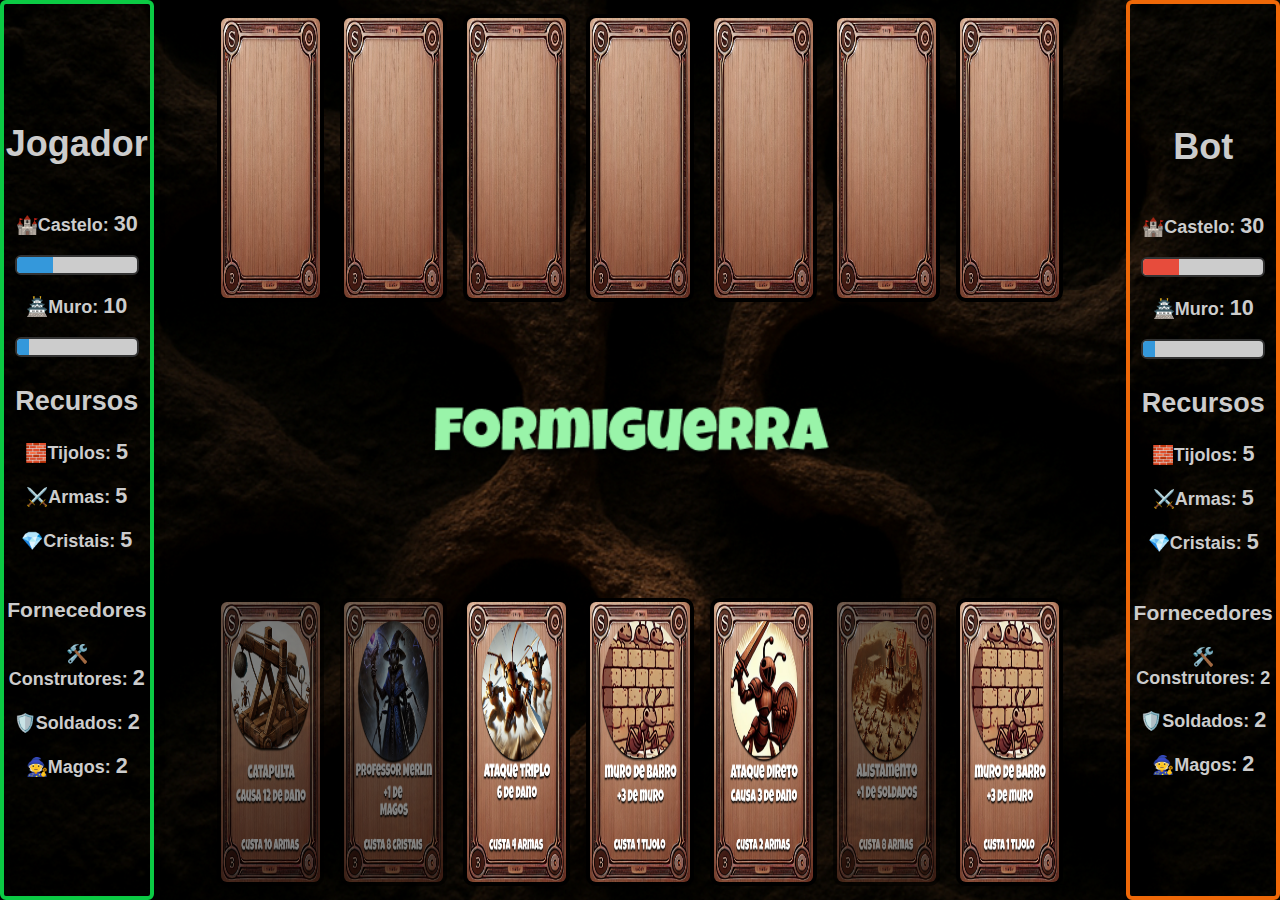
==== index.html @ ccb8bdc0 "0.1.4 - Inclusão de ícone" ====
<!DOCTYPE html>
<html lang="pt-br">
<head>
  <meta charset="UTF-8">
  <meta name="viewport" content="width=device-width, initial-scale=1.0">
  <link rel = "stylesheet" href="/assets/style/style.css">
  <link rel="icon" href="/assets/img/icone.png" type="image/png">
  <audio id="somadicionar" src="/assets/effects/adicionar.mp3" preload="auto"></audio>
  <audio id="sommaldicao" src="/assets/effects/maldicao.mp3" preload="auto"></audio>
  <audio id="somremover" src="/assets/effects/remover.mp3" preload="auto"></audio>
  <audio id="somgangorra" src="/assets/effects/gangorra.mp3" preload="auto"></audio>
  <audio id="somdano" src="/assets/effects/dano.mp3" preload="auto"></audio>
  <audio id="somflip" src="/assets/effects/flip.mp3" preload="auto"></audio>
  <audio id="somcastelo" src="/assets/effects/castelo.mp3" preload="auto"></audio>
  <title>Formiguerra</title>
</head>
<body>

  <div class="campo">  
    <div class="player__area p1">
      <div class="status">
        <div class="player p1 jogador-ativo" id="player1">
          <div class="titulo p1">
            <h1>Jogador</h1>
          </div>
          <div class="player__info jogador" id="p1-status">
            <p>🏰Castelo: <span id="p1-castelo" class="numero">30</span></p>
            <div class="castle-bar-wrapper">
              <div class="castle-bar" id="playerCastleBar"></div>
            </div>
            <p>🏯Muro: <span id="p1-muro" class="numero">10</span></p>
            <div class="castle-bar-wrapper">
              <div class="castle-bar" id="playerWallBar"></div>
            </div>
          </div>

      <div class="info">
        <div class="player__info">
          <h2>Recursos</h2>
          <p>🧱Tijolos: <span id="p1-tijolos" class="numero">5</span></p>
          <p>⚔️Armas: <span id="p1-armas" class="numero">5</span></p>
          <p>💎Cristais: <span id="p1-cristais" class="numero">5</span></p>
        </div>
        <div class="player__info">
          <h3>Fornecedores</h3>
          <p>🛠️Construtores: <span id="p1-construtores" class="numero">2</span></p>
          <p>🛡️Soldados: <span id="p1-soldados" class="numero">2</span></p>
          <p>🧙Magos: <span id="p1-magos" class="numero">2</span></p>
        </div>
        </div>  
      </div>
      </div>
    </div>


    <div class="campo__jogo">
      <div class="campo__cartas bot">
        <div class="campo__jogo__jogador" id="p2-cartas">
          <div class="campo__jogo__jogador__carta naoclicavel bot">
          </div>
          <div class="campo__jogo__jogador__carta naoclicavel bot">
          </div>
          <div class="campo__jogo__jogador__carta naoclicavel bot">
          </div>
          <div class="campo__jogo__jogador__carta naoclicavel bot">
          </div>
          <div class="campo__jogo__jogador__carta naoclicavel bot">
          </div>
          <div class="campo__jogo__jogador__carta naoclicavel bot">
          </div>
          <div class="campo__jogo__jogador__carta naoclicavel bot">
          </div>
        </div>
      </div>

      <div id="tela-final" class="tela-final invisivel">
        <h1 id="mensagem-final"></h1>
        <button class="button" id="botao" onclick="reiniciarJogo()">Reiniciar</button>
      </div>

      <div class="campo__cartas jogador">
        <div class="campo__jogo__jogador p1" id="p1-cartas">
          <div class="campo__jogo__jogador__carta selecionaveis p1">
          </div>
          <div class="campo__jogo__jogador__carta selecionaveis p1">
          </div>
          <div class="campo__jogo__jogador__carta selecionaveis p1">
          </div>
          <div class="campo__jogo__jogador__carta selecionaveis p1">
          </div>
          <div class="campo__jogo__jogador__carta selecionaveis p1">
          </div>
          <div class="campo__jogo__jogador__carta selecionaveis p1">
          </div>
          <div class="campo__jogo__jogador__carta selecionaveis p1">
          </div>
        </div>
      </div>
    </div>  



    <div class="player__area p2">
      <div class="status p2">
        <div class="player p2" id="player2">
          <div class="titulo p2">
            <h1>Bot</h1>
          </div>
          <div class="player__info p2" id="p2-status">
            <p>🏰Castelo: <span id="p2-castelo" class="numero">30</span></p>
            <div class="castle-bar-wrapper">
              <div class="castle-bar" id="enemyCastleBar"></div>
            </div>
            <p>🏯Muro: <span id="p2-muro" class="numero">10</span></p>
            <div class="castle-bar-wrapper">
              <div class="castle-bar" id="enemyWallBar"></div>
            </div>
          </div>


        <div class="info p2">
          <div class="player__info p2" id="p2-recursos">
            <h2>Recursos</h2>
            <p>🧱Tijolos: <span id="p2-tijolos" class="numero">5</span></p>
            <p>⚔️Armas: <span id="p2-armas" class="numero">5</span></p>
            <p>💎Cristais: <span id="p2-cristais" class="numero">5</span></p>
          </div>
          <div class="player__info p2" id="p2-recursos">
            <h3>Fornecedores</h3>
            <p>🛠️Construtores: <span id="p2-construtores">2</span></p>
            <p>🛡️Soldados: <span id="p2-soldados" class="numero">2</span></p>
            <p>🧙Magos: <span id="p2-magos" class="numero">2</span></p>
          </div>
        </div>
      </div>  
    </div>
  </div>
</div>

  <script src="/assets/js/app.js"></script>
</body>
</html>
---- assets/style/style.css ----
body{
    font-family: Arial, sans-serif;
    background-color: #f4f4dc;
    margin: 0;
    color: #ccc;
}

p{
  font-weight: bold;
}



.naoclicavel{
  pointer-events: none;
}


.mensagem{
  position: fixed;
  text-align: center;
  align-self: center;
  width: 50%;
  top: 50%;
  background-color: rgba(40, 34, 22, 0.972);
  padding: 35px;
  border-radius: 10px;
  pointer-events: auto;
}


.player{
    display: flex;
    flex-direction: column;
    justify-content: center;
    text-align: center;
    height: 100vh;
    width: 100%;
    border: 4px solid #0bca44;
    border-radius: 0.375rem;
    box-shadow: 2px 2px 10px rgba(0,0,0,0.2);
    background-color: #0506050b;
    box-sizing: border-box;
  }

  .player.p2{
    border: 4px solid #ee6808;
    background-color: #0506050b;
    box-sizing: border-box;
  }


  .player__area{
    display: flex;
    flex-direction: column;
    font-size: large;
    width: 14vw;
}



.player__info{
  padding: 0.2rem;
}


  .campo {
    display: flex;
    background-image: url('/assets/img/background.png');
    background-size: cover;
    background-position: center;
    flex-direction: row;
    height: 100vh;
    overflow: hidden;
  }
  
  
  .campo__jogo {
    display: flex;
    flex-direction: column;
    justify-content: space-between;
    width: 100%;
    height: 100vh;
    box-sizing: border-box;
  }

  .campo__cartas{
    justify-content: center;
    width: 100%;
    display: flex;
  }


  .campo__cartas.bot {
    margin-bottom: 1.5vh;
  }

  .campo__cartas.jogador{
    margin-top: 1.5vh;
  }
  

  .campo__jogo__jogador {
    display: flex;
    justify-content: center;
    align-items: flex-end;
    gap: 1rem;
    width: 90%;
    padding: 0.9rem;
    border-radius: 10px;
    box-sizing: border-box;
  }
  
  
  .campo__jogo__jogador__carta {
    height: 32vh;
    border: black 0.25rem solid;
    border-radius: 10px;
    box-sizing: border-box;
    overflow: hidden;
  }

  .campo__jogo__jogador__carta.img {
    width: 100%;
    height: 100%;
    object-fit: contain;
  }

  .campo__jogo__jogador__carta.selecionaveis {
    transition: transform 0.2s ease, border 0.2s ease;
  }

  
  .campo__jogo__jogador__carta.selecionaveis:hover {
    border: green 0.25rem solid;
    cursor: pointer;
    transform: translateY(-2rem) scale(1.3);
    transition: transform 0.2s ease, border 0.2s ease;
  }


  
  .campo__jogo__jogador__carta.selecionaveis.desabilitada:hover::after {
    content: "Sem Recurso";
    position: absolute;
    top: 10%;
    left:50%;
    transform: translate(-50%,-50%);
    background-color: rgba(50, 50, 50, 0.8);
    color: white;
    border: rgb(143, 24, 3) 0.25rem solid;
    border-radius: 8px;
    pointer-events: none;
    z-index: 10;
    white-space: nowrap;
  }



  .carta{
    display: flex;
    flex-direction: column;
    width: 100%;
    height: 100%;
  }

  .carta img{
    width: 100%;
    height: auto;
  }



  .castle-bar-wrapper{
    justify-self: center;
    width: 120px;          
    height: 16px;         
    background-color: #ccc;
    border: 2px solid #333;
    border-radius: 6px;
    overflow: hidden;
    position: relative;
  }
  .castle-bar{
    width: 50%;
    height: 100%;
    background-color: #3498db;
    transition: width 0.3s ease-in-out;
  }


  #enemyCastleBar{
    background-color: #e74c3c;
  }

  @keyframes jogarCarta{
    0%{
      transform: translate(0, -2rem) scale(1.3);
      z-index: 10;
    }
    30%{
      transform: translate(0, -7.5rem) scale(1.50);
      z-index: 10;
    }
    70%{
      transform: translate(0, -7.5rem) scale(1.50);
      z-index: 10;
    }
    100%{
      transform: translate(0, 0) scale(1);
      z-index: 1;
    }
  }


@keyframes jogarBot {
  0%{
    transform: translate(0, 0) scale(1);
    z-index: 10;
  }
  30%{
    transform: translate(0, 7.5rem) scale(1.50);
    z-index: 10;
  }
  70%{
    transform: translate(0, 7.5rem) scale(1.50);
    z-index: 10;
  }
  100%{
    transform: translate(0, 0) scale(1);
    z-index: 1;
  }
}

.descartavel.p1{
  opacity: 0.5;
}

  .animar-carta{
    animation: jogarCarta 2.5s ease-in-out;
  }

  .animar-carta.descartada::after{
    content: "Descartada";
    position: absolute;
    top: 50%;
    left: 50%;
    transform: translate(-50%, -50%);
    color: #fff;
    background-color: rgb(0, 0, 0);
    padding: 0.3rem 0.6rem;
    border-radius: 6px;
    font-weight: bold;
    font-size: 1rem;
    z-index: 20;
    pointer-events: none;
  }


  .animar-carta-bot{
    animation: jogarBot 2.5s ease-in-out;
  }

  .animar-carta-bot.descartada::after{
    content: "Descartada";
    position: absolute;
    top: 50%;
    left: 50%;
    transform: translate(-50%, -50%);
    color: #fff;
    background-color: rgb(0, 0, 0);
    padding: 0.3rem 0.6rem;
    border-radius: 6px;
    font-weight: bold;
    font-size: 1rem;
    z-index: 10;
    pointer-events: none;
  }
  


  .invisivel{
    display: none;
  }

  .tela-final {
    position: absolute;
    top: 50%;
    left: 50%;
    transform: translate(-50%, -50%);
    background: rgba(0, 0, 0, 0.9);
    color: white;
    padding: 3rem;
    border-radius: 12px;
    text-align: center;
    z-index: 9999;
    box-shadow: 0 0 20px rgba(255, 255, 255, 0.3);
  }
  
  .tela-final button {
    margin-top: 2rem;
    padding: 1rem 2rem;
    font-size: 1.1rem;
    border: none;
    border-radius: 8px;
    background-color: #28a745;
    color: white;
    cursor: pointer;
  }


  .numero{
    font-size: larger;
  }

  @keyframes brilho-sutil {
    0% {
      box-shadow: 0 0 8px rgba(0, 255, 0, 0.3);
    }
    50% {
      box-shadow: 0 0 16px rgba(0, 255, 0, 0.6);
    }
    100% {
      box-shadow: 0 0 8px rgba(0, 255, 0, 0.3);
    }
  }
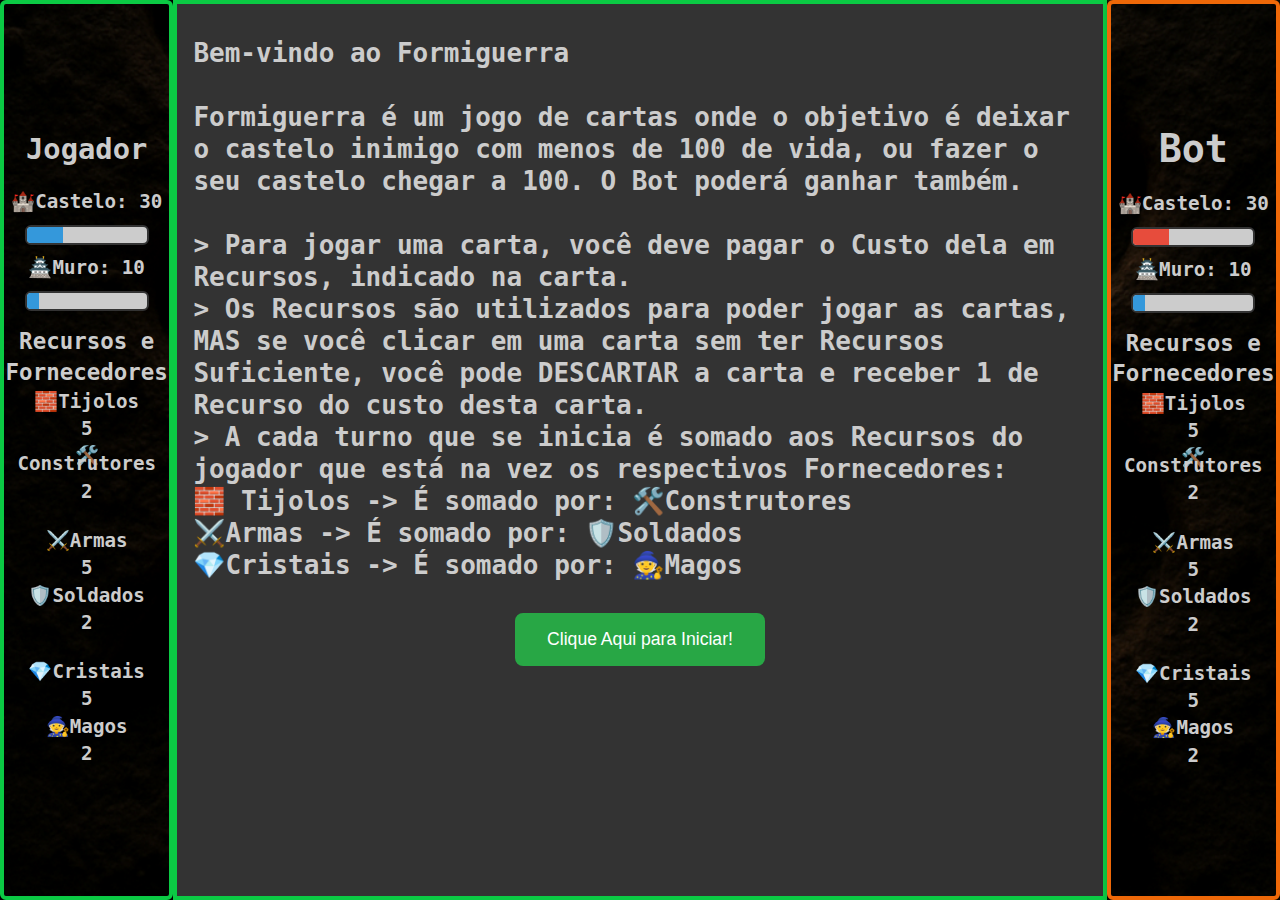
==== commit 8b4cf795: "0.1.6 - Corrigido Página Tutorial" ====
--- a/index.html
+++ b/index.html
@@ -19,9 +19,9 @@
   <div class="campo">  
     <div class="player__area p1">
       <div class="status">
-        <div class="player p1 jogador-ativo" id="player1">
+        <div class="player p1" id="player1">
           <div class="titulo p1">
-            <h1>Jogador</h1>
+            <h2>Jogador</h2>
           </div>
           <div class="player__info jogador" id="p1-status">
             <p>🏰Castelo: <span id="p1-castelo" class="numero">30</span></p>
@@ -36,67 +36,43 @@
 
       <div class="info">
         <div class="player__info">
-          <h2>Recursos</h2>
-          <p>🧱Tijolos: <span id="p1-tijolos" class="numero">5</span></p>
-          <p>⚔️Armas: <span id="p1-armas" class="numero">5</span></p>
-          <p>💎Cristais: <span id="p1-cristais" class="numero">5</span></p>
+          <h3>Recursos e</h3>
+          <h3>Fornecedores</h3>
+          <p>🧱Tijolos</p>
+          <p span id="p1-tijolos" class="numero">5</p>
+          <p>🛠️Construtores</p>
+          <p span id="p1-construtores" class="numero">2</p>
         </div>
         <div class="player__info">
-          <h3>Fornecedores</h3>
-          <p>🛠️Construtores: <span id="p1-construtores" class="numero">2</span></p>
-          <p>🛡️Soldados: <span id="p1-soldados" class="numero">2</span></p>
-          <p>🧙Magos: <span id="p1-magos" class="numero">2</span></p>
+          <p>⚔️Armas</p>
+          <p span id="p1-armas" class="numero">5</p>
+          <p>🛡️Soldados</p>
+          <p span id="p1-soldados" class="numero">2</p>
+        </div>
+        <div class="player__info">
+          <p>💎Cristais</p>
+           <p span id="p1-cristais" class="numero">5/p>
+          <p>🧙Magos</p>
+           <p span id="p1-magos" class="numero">2</p>
         </div>
         </div>  
       </div>
       </div>
     </div>
 
-
-    <div class="campo__jogo">
-      <div class="campo__cartas bot">
-        <div class="campo__jogo__jogador" id="p2-cartas">
-          <div class="campo__jogo__jogador__carta naoclicavel bot">
-          </div>
-          <div class="campo__jogo__jogador__carta naoclicavel bot">
-          </div>
-          <div class="campo__jogo__jogador__carta naoclicavel bot">
-          </div>
-          <div class="campo__jogo__jogador__carta naoclicavel bot">
-          </div>
-          <div class="campo__jogo__jogador__carta naoclicavel bot">
-          </div>
-          <div class="campo__jogo__jogador__carta naoclicavel bot">
-          </div>
-          <div class="campo__jogo__jogador__carta naoclicavel bot">
-          </div>
-        </div>
-      </div>
-
-      <div id="tela-final" class="tela-final invisivel">
-        <h1 id="mensagem-final"></h1>
-        <button class="button" id="botao" onclick="reiniciarJogo()">Reiniciar</button>
-      </div>
-
-      <div class="campo__cartas jogador">
-        <div class="campo__jogo__jogador p1" id="p1-cartas">
-          <div class="campo__jogo__jogador__carta selecionaveis p1">
-          </div>
-          <div class="campo__jogo__jogador__carta selecionaveis p1">
-          </div>
-          <div class="campo__jogo__jogador__carta selecionaveis p1">
-          </div>
-          <div class="campo__jogo__jogador__carta selecionaveis p1">
-          </div>
-          <div class="campo__jogo__jogador__carta selecionaveis p1">
-          </div>
-          <div class="campo__jogo__jogador__carta selecionaveis p1">
-          </div>
-          <div class="campo__jogo__jogador__carta selecionaveis p1">
-          </div>
-        </div>
-      </div>
-    </div>  
+    <div class="campo__jogo inicio">
+      <h1>Bem-vindo ao Formiguerra <br><br>Formiguerra é um jogo de cartas onde o objetivo é deixar o castelo inimigo com menos de 100 de vida,
+        ou fazer o seu castelo chegar a 100. O Bot poderá ganhar também. <br><br>
+        > Para jogar uma carta, você deve pagar o Custo dela em Recursos, indicado na carta.<br>
+        > Os Recursos são utilizados para poder jogar as cartas, MAS se você clicar em uma carta sem ter Recursos Suficiente,
+        você pode DESCARTAR a carta e receber 1 de Recurso do custo desta carta.<br>
+        > A cada turno que se inicia é somado aos Recursos do jogador que está na vez os respectivos Fornecedores: <br>
+        🧱 Tijolos -> É somado por: 🛠️Construtores<br>
+        ⚔️Armas -> É somado por: 🛡️Soldados<br>
+        💎Cristais -> É somado por: 🧙Magos<br>
+        <a href="/inicial.html" class="textoIniciar"><button class="button">Clique Aqui para Iniciar!</button></a>
+      </h1>
+    </div>
 
 
 
@@ -119,17 +95,25 @@
 
 
         <div class="info p2">
-          <div class="player__info p2" id="p2-recursos">
-            <h2>Recursos</h2>
-            <p>🧱Tijolos: <span id="p2-tijolos" class="numero">5</span></p>
-            <p>⚔️Armas: <span id="p2-armas" class="numero">5</span></p>
-            <p>💎Cristais: <span id="p2-cristais" class="numero">5</span></p>
+          <div class="player__info p2">
+            <h3>Recursos e</h3>
+            <h3>Fornecedores</h3>
+            <p>🧱Tijolos</p>
+            <p span id="p2-tijolos" class="numero">5</p>
+            <p>🛠️Construtores</p>
+            <p span id="p2-construtores">2</p>
           </div>
-          <div class="player__info p2" id="p2-recursos">
-            <h3>Fornecedores</h3>
-            <p>🛠️Construtores: <span id="p2-construtores">2</span></p>
-            <p>🛡️Soldados: <span id="p2-soldados" class="numero">2</span></p>
-            <p>🧙Magos: <span id="p2-magos" class="numero">2</span></p>
+          <div class="player__info p2">
+            <p>⚔️Armas</p>
+            <p span id="p2-armas" class="numero">5</p>
+            <p>🛡️Soldados</p>
+            <p span id="p2-soldados" class="numero">2</p>
+          </div>
+          <div class="player__info p2">
+            <p>💎Cristais</p>
+            <p span id="p2-cristais" class="numero">5</p>
+            <p>🧙Magos</p>
+            <p span id="p2-magos" class="numero">2</p>
           </div>
         </div>
       </div>  
--- a/assets/style/style.css
+++ b/assets/style/style.css
@@ -1,12 +1,33 @@
 body{
-    font-family: Arial, sans-serif;
+    font-family:monospace;
     background-color: #f4f4dc;
     margin: 0;
     color: #ccc;
+    line-height: 0.5rem;
+}
+
+.textoIniciar{
+  display: flex;
+  text-align: center;
+  justify-content: center;
+  width: auto;
+  color: #ccc;
+  text-decoration: none;
+  font-size: xx-large;
+}
+
+.textoIniciar:hover{
+  color: #0bca44;
 }
 
 p{
   font-weight: bold;
+}
+
+.campo__tutorial{
+  background-color: #333;
+  width: 100%;
+  height: 100vh;
 }
 
 
@@ -26,6 +47,7 @@
   padding: 35px;
   border-radius: 10px;
   pointer-events: auto;
+  font-size: larger;
 }
 
 
@@ -53,14 +75,12 @@
   .player__area{
     display: flex;
     flex-direction: column;
-    font-size: large;
-    width: 14vw;
-}
-
-
+    font-size: 1.2rem;
+    width: 16vw;
+}
 
 .player__info{
-  padding: 0.2rem;
+  padding: 0.1rem;
 }
 
 
@@ -84,21 +104,21 @@
     box-sizing: border-box;
   }
 
+  .campo__jogo.inicio{
+    width: 100%;
+    height: 100vh;
+    line-height: 2rem;
+    padding: 1rem;
+    background-color: #333;
+    border: 4px solid #0bca44;
+  }
+
   .campo__cartas{
     justify-content: center;
     width: 100%;
     display: flex;
   }
 
-
-  .campo__cartas.bot {
-    margin-bottom: 1.5vh;
-  }
-
-  .campo__cartas.jogador{
-    margin-top: 1.5vh;
-  }
-  
 
   .campo__jogo__jogador {
     display: flex;
@@ -297,7 +317,7 @@
     box-shadow: 0 0 20px rgba(255, 255, 255, 0.3);
   }
   
-  .tela-final button {
+  .button {
     margin-top: 2rem;
     padding: 1rem 2rem;
     font-size: 1.1rem;
@@ -309,10 +329,6 @@
   }
 
 
-  .numero{
-    font-size: larger;
-  }
-
   @keyframes brilho-sutil {
     0% {
       box-shadow: 0 0 8px rgba(0, 255, 0, 0.3);
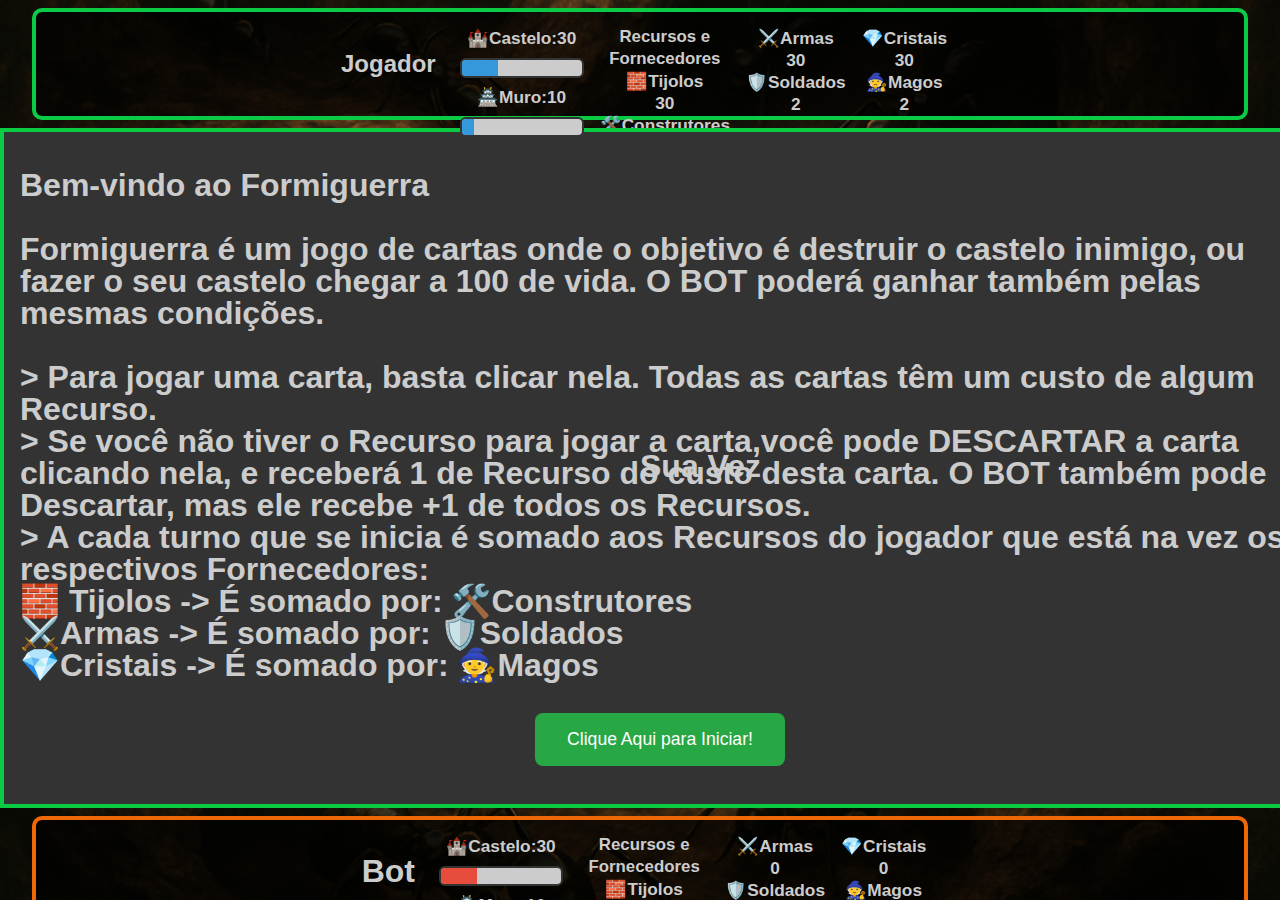
==== commit d543e3c5: "Novos Testes - Adicionar animação aos elementos, animarCampoAdicionar funciona para adicionar. Falta" ====
--- a/index.html
+++ b/index.html
@@ -61,11 +61,11 @@
     </div>
 
     <div class="campo__jogo inicio">
-      <h1>Bem-vindo ao Formiguerra <br><br>Formiguerra é um jogo de cartas onde o objetivo é deixar o castelo inimigo com menos de 100 de vida,
-        ou fazer o seu castelo chegar a 100. O Bot poderá ganhar também. <br><br>
-        > Para jogar uma carta, você deve pagar o Custo dela em Recursos, indicado na carta.<br>
-        > Os Recursos são utilizados para poder jogar as cartas, MAS se você clicar em uma carta sem ter Recursos Suficiente,
-        você pode DESCARTAR a carta e receber 1 de Recurso do custo desta carta.<br>
+      <h1>Bem-vindo ao Formiguerra <br><br>Formiguerra é um jogo de cartas onde o objetivo é destruir o castelo inimigo,
+        ou fazer o seu castelo chegar a 100 de vida. O BOT poderá ganhar também pelas mesmas condições. <br><br>
+        > Para jogar uma carta, basta clicar nela. Todas as cartas têm um custo de algum Recurso.<br>
+        > Se você não tiver o Recurso para jogar a carta,você pode DESCARTAR a carta clicando nela, e receberá 1 de Recurso do custo desta carta.
+        O BOT também pode Descartar, mas ele recebe +1 de todos os Recursos.<br>
         > A cada turno que se inicia é somado aos Recursos do jogador que está na vez os respectivos Fornecedores: <br>
         🧱 Tijolos -> É somado por: 🛠️Construtores<br>
         ⚔️Armas -> É somado por: 🛡️Soldados<br>
--- a/assets/style/style.css
+++ b/assets/style/style.css
@@ -1,9 +1,10 @@
 body{
-    font-family:monospace;
+    font-family: Verdana, Geneva, Tahoma, sans-serif;
     background-color: #f4f4dc;
     margin: 0;
     color: #ccc;
-    line-height: 0.5rem;
+    line-height: 0.3rem;
+    font-weight: bold;
 }
 
 .textoIniciar{
@@ -21,7 +22,9 @@
 }
 
 p{
-  font-weight: bold;
+  display: flex;
+  justify-content: center;
+  font-size: larger;
 }
 
 .campo__tutorial{
@@ -41,6 +44,7 @@
   position: fixed;
   text-align: center;
   align-self: center;
+  line-height: normal;
   width: 50%;
   top: 50%;
   background-color: rgba(40, 34, 22, 0.972);
@@ -51,58 +55,99 @@
 }
 
 
-.player{
-    display: flex;
-    flex-direction: column;
-    justify-content: center;
-    text-align: center;
-    height: 100vh;
-    width: 100%;
-    border: 4px solid #0bca44;
-    border-radius: 0.375rem;
-    box-shadow: 2px 2px 10px rgba(0,0,0,0.2);
-    background-color: #0506050b;
-    box-sizing: border-box;
-  }
-
-  .player.p2{
-    border: 4px solid #ee6808;
-    background-color: #0506050b;
-    box-sizing: border-box;
-  }
-
-
-  .player__area{
-    display: flex;
-    flex-direction: column;
-    font-size: 1.2rem;
-    width: 16vw;
-}
-
-.player__info{
-  padding: 0.1rem;
-}
-
-
-  .campo {
-    display: flex;
-    background-image: url('/assets/img/background.png');
-    background-size: cover;
-    background-position: center;
-    flex-direction: row;
-    height: 100vh;
-    overflow: hidden;
-  }
-  
-  
-  .campo__jogo {
-    display: flex;
-    flex-direction: column;
-    justify-content: space-between;
-    width: 100%;
-    height: 100vh;
-    box-sizing: border-box;
-  }
+.player__area {
+  display: flex;
+  justify-content: center;
+  width: 100vw;
+  height: auto;
+  padding: 0.5rem 0;
+}
+
+
+.info.planilha {
+  display: flex;
+  flex-direction: row;
+  border: 1px solid rgba(138, 137, 137, 0.574);
+}
+
+.linha-celula {
+  display: flex;
+  flex-direction: column;
+}
+
+.celula {
+  background-color: rgba(156, 156, 156, 0.428);
+  text-align: center;
+  font-size: 0.9rem;
+  display: flex;
+  flex-direction: column;
+  justify-content: center;
+}
+
+.celula span.numero {
+  font-weight: bold;
+  font-size: 1.1rem;
+  width: fit-content;
+  align-self: center;
+  color: #0bca44;
+}
+
+
+
+
+.player {
+  width: 95vw;
+  height: 7rem;
+  background-color: rgba(0, 0, 0, 0.679);
+  border-radius: 10px;
+  display: flex;
+  box-sizing: border-box;
+  flex-direction: row;
+  justify-content: center;
+  border: 4px solid #0bca44;
+}
+
+.player.p2 {
+  border-color: #ee6808;
+}
+
+.player__info {
+  text-align: center;
+  padding: 0.2rem 0.3rem;
+  margin: 0.2rem;
+  font-size: 0.9rem;
+}
+
+.player__info__vida, .player__info__muro{
+  display: flex;
+}
+
+.info {
+  display: flex;
+  flex-wrap: wrap;
+}
+
+
+.campo {
+  display: flex;
+  flex-direction: column;
+  height: 100vh;
+  width: 100vw;
+  overflow: hidden;
+  background-image: url('/assets/img/background.png');
+  background-size: cover;
+  background-position: center;
+}
+  
+  
+.campo__jogo {
+  display: flex;
+  flex-direction: column;
+  justify-content: space-between;
+  width: 100vw;
+  flex-grow: 1;
+  padding: 0.5rem 0;
+}
 
   .campo__jogo.inicio{
     width: 100%;
@@ -113,31 +158,30 @@
     border: 4px solid #0bca44;
   }
 
-  .campo__cartas{
+  .campo__cartas {
+    display: flex;
     justify-content: center;
+    align-items: center;
     width: 100%;
-    display: flex;
   }
 
 
   .campo__jogo__jogador {
     display: flex;
     justify-content: center;
-    align-items: flex-end;
-    gap: 1rem;
-    width: 90%;
-    padding: 0.9rem;
-    border-radius: 10px;
-    box-sizing: border-box;
-  }
+    gap: 1.5rem;
+    flex-wrap: nowrap;
+    padding: 0.5rem;
+  }
+  
   
   
   .campo__jogo__jogador__carta {
-    height: 32vh;
+    height: 25vh;
+    background-color: #222;
     border: black 0.25rem solid;
     border-radius: 10px;
-    box-sizing: border-box;
-    overflow: hidden;
+    transition: all 0.2s ease;
   }
 
   .campo__jogo__jogador__carta.img {
@@ -176,6 +220,12 @@
   }
 
 
+  /* Títulos */
+.titulo{
+  align-self: center;
+  left: 0;
+  padding: 1rem;
+}
 
   .carta{
     display: flex;
@@ -184,11 +234,13 @@
     height: 100%;
   }
 
-  .carta img{
-    width: 100%;
-    height: auto;
-  }
-
+
+  .txtBox{
+    position: absolute;
+    left: 50%;
+    top: 50%;
+    font-size: xx-large;
+  }
 
 
   .castle-bar-wrapper{
@@ -213,6 +265,10 @@
     background-color: #e74c3c;
   }
 
+  #enemyWallBar{
+    background-color: #e74c3c;
+  }
+
   @keyframes jogarCarta{
     0%{
       transform: translate(0, -2rem) scale(1.3);
@@ -253,7 +309,7 @@
 }
 
 .descartavel.p1{
-  opacity: 0.5;
+  opacity: 0.6;
 }
 
   .animar-carta{
@@ -340,3 +396,42 @@
       box-shadow: 0 0 8px rgba(0, 255, 0, 0.3);
     }
   }
+
+
+  @keyframes brilho-contorno{
+    0% {
+      transform: scale(1);
+      color: #0bca44;
+    }
+    50% {
+      transform: scale(1.3);
+      color: rgba(196, 165, 249, 0.8);
+    }
+    100% {
+      transform: scale(1);
+      color: #0bca44;
+    }
+  }
+  
+  .brilho-animado{
+    animation: brilho-contorno 1s linear;
+  }
+
+  @keyframes dark-contorno{
+    0% {
+      transform: scale(1);
+      color: #0bca44;
+    }
+    50% {
+      transform: scale(1.3);
+      color: rgba(223, 101, 101, 0.8);
+    }
+    100% {
+      transform: scale(1);
+      color: #0bca44;
+    }
+  }
+
+  .dark-animado{
+    animation: dark-contorno 1s linear
+  }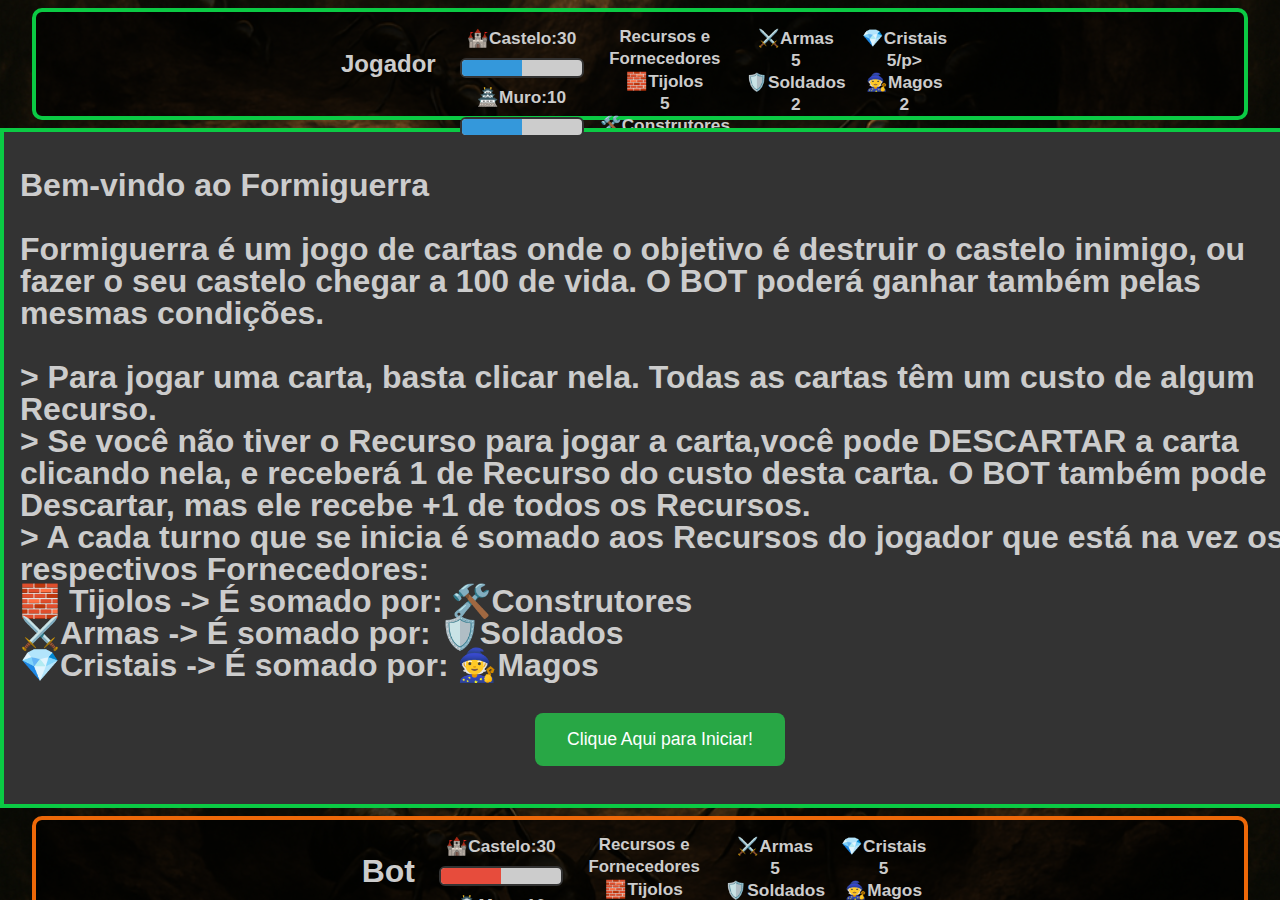
==== commit 79d11c1a: "0.1.8 - Correção Bug comecarVez()" ====
--- a/index.html
+++ b/index.html
@@ -121,6 +121,5 @@
   </div>
 </div>
 
-  <script src="/assets/js/app.js"></script>
 </body>
 </html>--- a/assets/style/style.css
+++ b/assets/style/style.css
@@ -237,9 +237,20 @@
 
   .txtBox{
     position: absolute;
+    top: 50%;
     left: 50%;
-    top: 50%;
-    font-size: xx-large;
+    transform: translate(-50%, -50%);
+    padding: 1rem 2rem;
+    background-color: #4b2e1a;
+    color: #d8b28e;
+    font-size: 2.2rem;
+    font-weight: bold;
+    border-radius: 12px;
+    box-shadow: 0 0 12px rgba(0,0,0,0.4);
+    border: 2px solid #8b5a2b;
+    font-family: 'Georgia', serif;
+    z-index: 999;
+    text-align: center;
   }
 
 
@@ -434,4 +445,25 @@
 
   .dark-animado{
     animation: dark-contorno 1s linear
+  }
+
+  @keyframes dark-contorno-recurso{
+    0% {
+      transform: scale(1);
+      color: #0bca44;
+    }
+    50% {
+      transform: scale(1.1);
+      color: rgba(221, 52, 52, 0.8);
+    }
+    100% {
+      transform: scale(1);
+      color: #0bca44;
+    }
+  }
+
+
+
+  .dark-animado-recurso{
+    animation: dark-contorno-recurso 1s linear
   }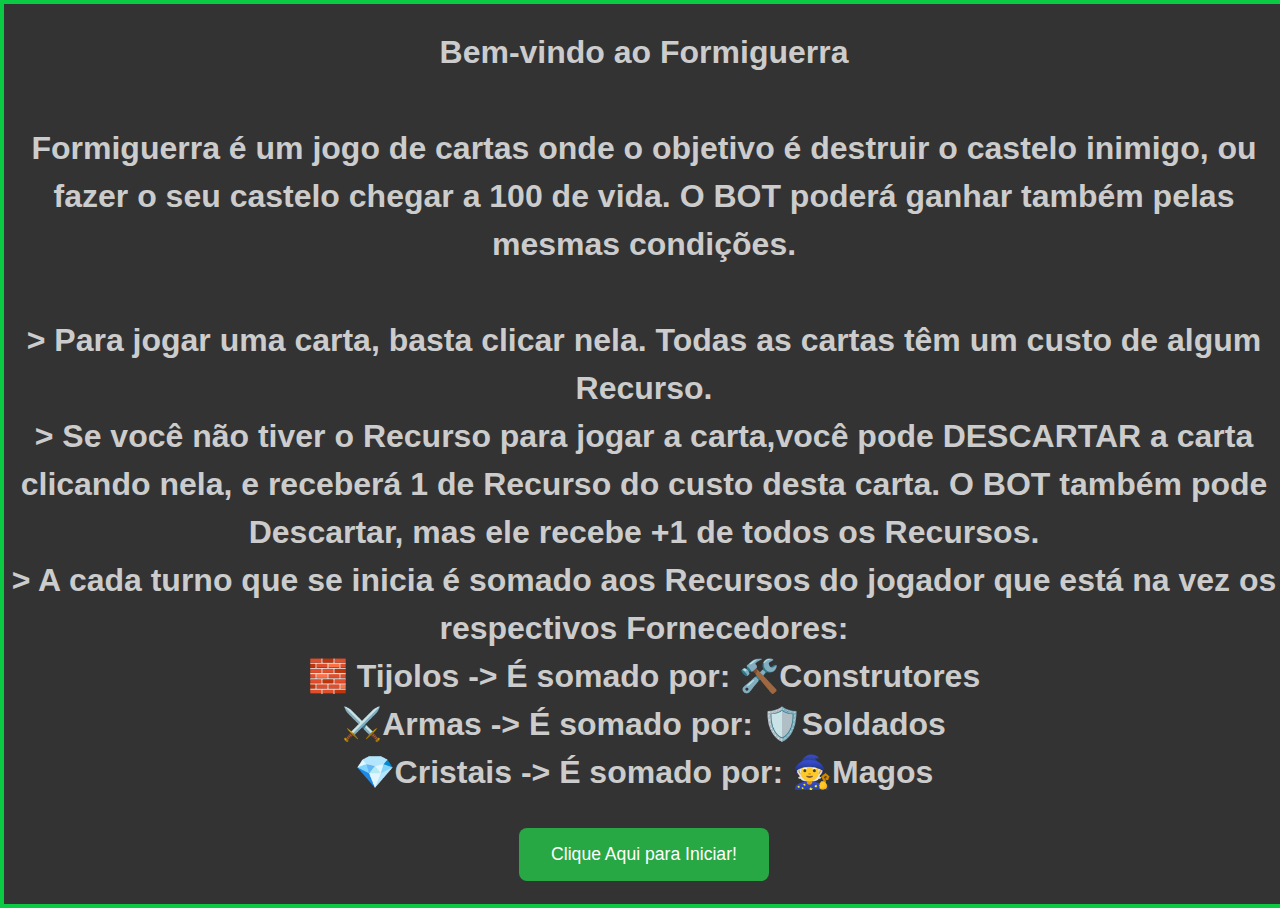
==== commit 1b0b4232: "0.1.9 - VÁRIOS BUGS CORRIGIDOS , JOGO ESTÁ ESTÁVEL" ====
--- a/index.html
+++ b/index.html
@@ -5,60 +5,9 @@
   <meta name="viewport" content="width=device-width, initial-scale=1.0">
   <link rel = "stylesheet" href="/assets/style/style.css">
   <link rel="icon" href="/assets/img/icone.png" type="image/png">
-  <audio id="somadicionar" src="/assets/effects/adicionar.mp3" preload="auto"></audio>
-  <audio id="sommaldicao" src="/assets/effects/maldicao.mp3" preload="auto"></audio>
-  <audio id="somremover" src="/assets/effects/remover.mp3" preload="auto"></audio>
-  <audio id="somgangorra" src="/assets/effects/gangorra.mp3" preload="auto"></audio>
-  <audio id="somdano" src="/assets/effects/dano.mp3" preload="auto"></audio>
-  <audio id="somflip" src="/assets/effects/flip.mp3" preload="auto"></audio>
-  <audio id="somcastelo" src="/assets/effects/castelo.mp3" preload="auto"></audio>
   <title>Formiguerra</title>
 </head>
 <body>
-
-  <div class="campo">  
-    <div class="player__area p1">
-      <div class="status">
-        <div class="player p1" id="player1">
-          <div class="titulo p1">
-            <h2>Jogador</h2>
-          </div>
-          <div class="player__info jogador" id="p1-status">
-            <p>🏰Castelo: <span id="p1-castelo" class="numero">30</span></p>
-            <div class="castle-bar-wrapper">
-              <div class="castle-bar" id="playerCastleBar"></div>
-            </div>
-            <p>🏯Muro: <span id="p1-muro" class="numero">10</span></p>
-            <div class="castle-bar-wrapper">
-              <div class="castle-bar" id="playerWallBar"></div>
-            </div>
-          </div>
-
-      <div class="info">
-        <div class="player__info">
-          <h3>Recursos e</h3>
-          <h3>Fornecedores</h3>
-          <p>🧱Tijolos</p>
-          <p span id="p1-tijolos" class="numero">5</p>
-          <p>🛠️Construtores</p>
-          <p span id="p1-construtores" class="numero">2</p>
-        </div>
-        <div class="player__info">
-          <p>⚔️Armas</p>
-          <p span id="p1-armas" class="numero">5</p>
-          <p>🛡️Soldados</p>
-          <p span id="p1-soldados" class="numero">2</p>
-        </div>
-        <div class="player__info">
-          <p>💎Cristais</p>
-           <p span id="p1-cristais" class="numero">5/p>
-          <p>🧙Magos</p>
-           <p span id="p1-magos" class="numero">2</p>
-        </div>
-        </div>  
-      </div>
-      </div>
-    </div>
 
     <div class="campo__jogo inicio">
       <h1>Bem-vindo ao Formiguerra <br><br>Formiguerra é um jogo de cartas onde o objetivo é destruir o castelo inimigo,
@@ -74,52 +23,7 @@
       </h1>
     </div>
 
-
-
-    <div class="player__area p2">
-      <div class="status p2">
-        <div class="player p2" id="player2">
-          <div class="titulo p2">
-            <h1>Bot</h1>
-          </div>
-          <div class="player__info p2" id="p2-status">
-            <p>🏰Castelo: <span id="p2-castelo" class="numero">30</span></p>
-            <div class="castle-bar-wrapper">
-              <div class="castle-bar" id="enemyCastleBar"></div>
-            </div>
-            <p>🏯Muro: <span id="p2-muro" class="numero">10</span></p>
-            <div class="castle-bar-wrapper">
-              <div class="castle-bar" id="enemyWallBar"></div>
-            </div>
-          </div>
-
-
-        <div class="info p2">
-          <div class="player__info p2">
-            <h3>Recursos e</h3>
-            <h3>Fornecedores</h3>
-            <p>🧱Tijolos</p>
-            <p span id="p2-tijolos" class="numero">5</p>
-            <p>🛠️Construtores</p>
-            <p span id="p2-construtores">2</p>
-          </div>
-          <div class="player__info p2">
-            <p>⚔️Armas</p>
-            <p span id="p2-armas" class="numero">5</p>
-            <p>🛡️Soldados</p>
-            <p span id="p2-soldados" class="numero">2</p>
-          </div>
-          <div class="player__info p2">
-            <p>💎Cristais</p>
-            <p span id="p2-cristais" class="numero">5</p>
-            <p>🧙Magos</p>
-            <p span id="p2-magos" class="numero">2</p>
-          </div>
-        </div>
-      </div>  
-    </div>
-  </div>
-</div>
+        
 
 </body>
 </html>--- a/assets/style/style.css
+++ b/assets/style/style.css
@@ -150,12 +150,14 @@
 }
 
   .campo__jogo.inicio{
-    width: 100%;
     height: 100vh;
-    line-height: 2rem;
-    padding: 1rem;
+    width: 100vw;
+    line-height: 3rem;
+    padding: 0;
     background-color: #333;
     border: 4px solid #0bca44;
+    text-align: center;
+    justify-content: center;
   }
 
   .campo__cartas {
@@ -324,7 +326,7 @@
 }
 
   .animar-carta{
-    animation: jogarCarta 2.5s ease-in-out;
+    animation: jogarCarta 2s ease-in-out;
   }
 
   .animar-carta.descartada::after{
@@ -345,7 +347,7 @@
 
 
   .animar-carta-bot{
-    animation: jogarBot 2.5s ease-in-out;
+    animation: jogarBot 2s ease-in-out;
   }
 
   .animar-carta-bot.descartada::after{
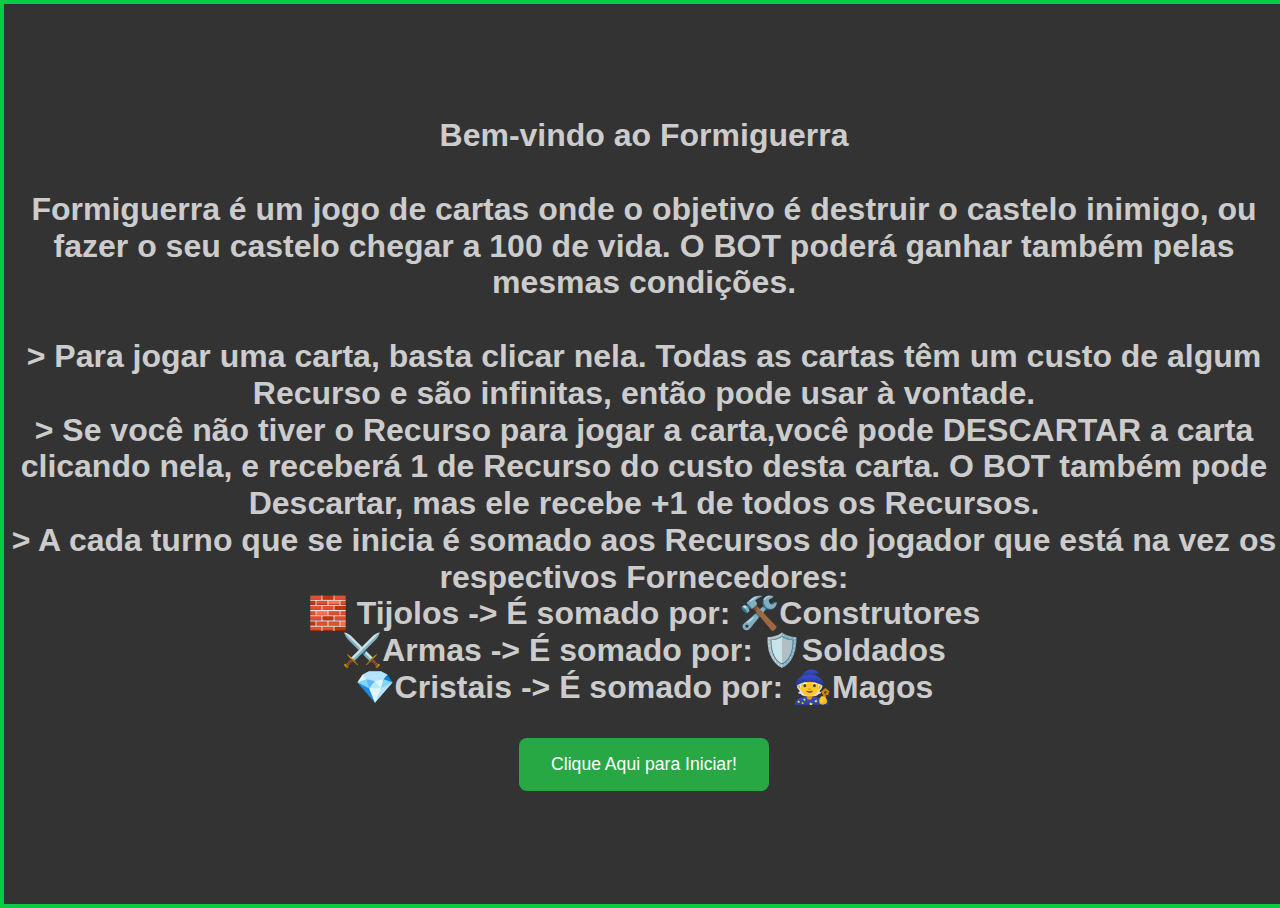
==== commit e69ab8f7: "0.2.1 - PrimeiroPiso com valor incorreto, corrigido para novo valor." ====
--- a/index.html
+++ b/index.html
@@ -12,7 +12,8 @@
     <div class="campo__jogo inicio">
       <h1>Bem-vindo ao Formiguerra <br><br>Formiguerra é um jogo de cartas onde o objetivo é destruir o castelo inimigo,
         ou fazer o seu castelo chegar a 100 de vida. O BOT poderá ganhar também pelas mesmas condições. <br><br>
-        > Para jogar uma carta, basta clicar nela. Todas as cartas têm um custo de algum Recurso.<br>
+        > Para jogar uma carta, basta clicar nela. Todas as cartas têm um custo de algum Recurso  e são infinitas, então
+        pode usar à vontade.<br>
         > Se você não tiver o Recurso para jogar a carta,você pode DESCARTAR a carta clicando nela, e receberá 1 de Recurso do custo desta carta.
         O BOT também pode Descartar, mas ele recebe +1 de todos os Recursos.<br>
         > A cada turno que se inicia é somado aos Recursos do jogador que está na vez os respectivos Fornecedores: <br>
--- a/assets/style/style.css
+++ b/assets/style/style.css
@@ -152,7 +152,21 @@
   .campo__jogo.inicio{
     height: 100vh;
     width: 100vw;
-    line-height: 3rem;
+    line-height: 2.3rem;
+    font-size: 1rem;
+    padding: 0;
+    background-color: #333;
+    border: 4px solid #0bca44;
+    text-align: center;
+    justify-content: center;
+  }
+
+  .campo-tutorial{
+    position: absolute;
+    height: 100vh;
+    width: 100vw;
+    line-height: 2.2rem;
+    font-size: 1rem;
     padding: 0;
     background-color: #333;
     border: 4px solid #0bca44;
@@ -207,7 +221,7 @@
 
   
   .campo__jogo__jogador__carta.selecionaveis.desabilitada:hover::after {
-    content: "Sem Recurso";
+    content: "Descartar";
     position: absolute;
     top: 10%;
     left:50%;
@@ -225,7 +239,6 @@
   /* Títulos */
 .titulo{
   align-self: center;
-  left: 0;
   padding: 1rem;
 }
 
@@ -282,6 +295,19 @@
     background-color: #e74c3c;
   }
 
+
+  .botao-dicas{
+    display: flex;
+    align-self: center;
+    justify-content: center;
+    padding: 1rem;
+  }
+
+  .button.tutorial{
+    margin-top: 0;
+  }
+
+
   @keyframes jogarCarta{
     0%{
       transform: translate(0, -2rem) scale(1.3);
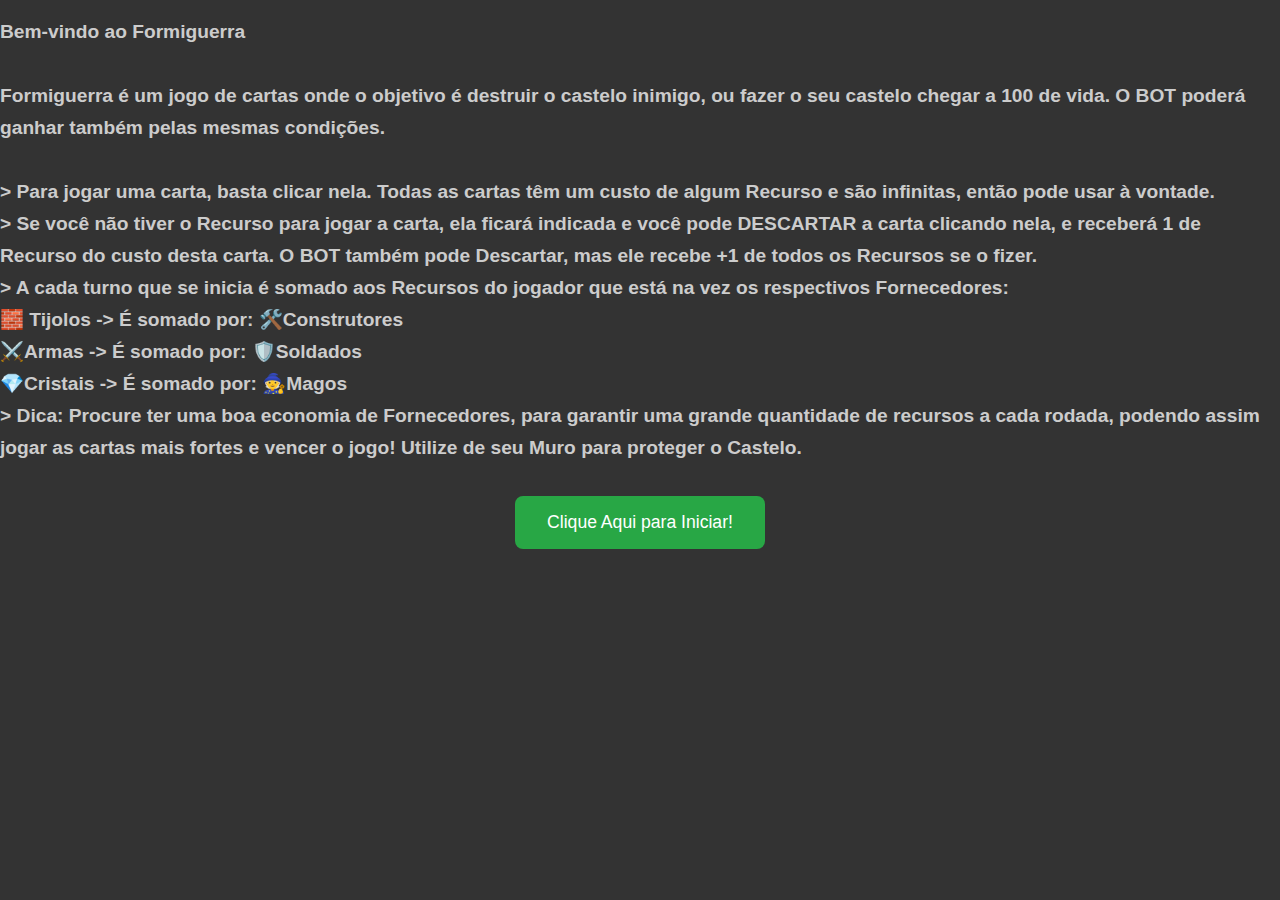
==== commit ca570c7b: "0.2.2 - Ajuste Tela de Tutorial" ====
--- a/index.html
+++ b/index.html
@@ -10,18 +10,21 @@
 <body>
 
     <div class="campo__jogo inicio">
-      <h1>Bem-vindo ao Formiguerra <br><br>Formiguerra é um jogo de cartas onde o objetivo é destruir o castelo inimigo,
+      <h2>Bem-vindo ao Formiguerra <br><br>Formiguerra é um jogo de cartas onde o objetivo é destruir o castelo inimigo,
         ou fazer o seu castelo chegar a 100 de vida. O BOT poderá ganhar também pelas mesmas condições. <br><br>
         > Para jogar uma carta, basta clicar nela. Todas as cartas têm um custo de algum Recurso  e são infinitas, então
         pode usar à vontade.<br>
-        > Se você não tiver o Recurso para jogar a carta,você pode DESCARTAR a carta clicando nela, e receberá 1 de Recurso do custo desta carta.
-        O BOT também pode Descartar, mas ele recebe +1 de todos os Recursos.<br>
+        > Se você não tiver o Recurso para jogar a carta, ela ficará indicada e 
+        você pode DESCARTAR a carta clicando nela, e receberá 1 de Recurso do custo desta carta.
+        O BOT também pode Descartar, mas ele recebe +1 de todos os Recursos se o fizer.<br>
         > A cada turno que se inicia é somado aos Recursos do jogador que está na vez os respectivos Fornecedores: <br>
         🧱 Tijolos -> É somado por: 🛠️Construtores<br>
         ⚔️Armas -> É somado por: 🛡️Soldados<br>
         💎Cristais -> É somado por: 🧙Magos<br>
+        > Dica: Procure ter uma boa economia de Fornecedores, para garantir uma grande quantidade de recursos a cada rodada, 
+        podendo assim jogar as cartas mais fortes e vencer o jogo! Utilize de seu Muro para proteger o Castelo. 
         <a href="/inicial.html" class="textoIniciar"><button class="button">Clique Aqui para Iniciar!</button></a>
-      </h1>
+      </h2>
     </div>
 
         
--- a/assets/style/style.css
+++ b/assets/style/style.css
@@ -152,26 +152,20 @@
   .campo__jogo.inicio{
     height: 100vh;
     width: 100vw;
-    line-height: 2.3rem;
-    font-size: 1rem;
+    line-height: 2rem;
+    font-size: 0.8rem;
     padding: 0;
     background-color: #333;
-    border: 4px solid #0bca44;
-    text-align: center;
-    justify-content: center;
   }
 
   .campo-tutorial{
     position: absolute;
     height: 100vh;
     width: 100vw;
-    line-height: 2.2rem;
-    font-size: 1rem;
+    line-height: 2rem;
+    font-size: 0.8rem;
     padding: 0;
     background-color: #333;
-    border: 4px solid #0bca44;
-    text-align: center;
-    justify-content: center;
   }
 
   .campo__cartas {
@@ -303,9 +297,6 @@
     padding: 1rem;
   }
 
-  .button.tutorial{
-    margin-top: 0;
-  }
 
 
   @keyframes jogarCarta{
@@ -407,6 +398,7 @@
     color: white;
     padding: 3rem;
     border-radius: 12px;
+    font-size: small;
     text-align: center;
     z-index: 9999;
     box-shadow: 0 0 20px rgba(255, 255, 255, 0.3);
@@ -422,6 +414,15 @@
     color: white;
     cursor: pointer;
   }
+  
+  .button.tutorial{
+    margin-top: 0;
+  }
+
+  .naoclicavelBotao{
+    pointer-events: none;
+    background-color: #222;
+  }
 
 
   @keyframes brilho-sutil {
@@ -443,8 +444,8 @@
       color: #0bca44;
     }
     50% {
-      transform: scale(1.3);
-      color: rgba(196, 165, 249, 0.8);
+      transform: scale(1.7);
+      color: rgba(217, 198, 250, 0.8);
     }
     100% {
       transform: scale(1);
@@ -462,8 +463,8 @@
       color: #0bca44;
     }
     50% {
-      transform: scale(1.3);
-      color: rgba(223, 101, 101, 0.8);
+      transform: scale(1.6);
+      color: rgba(209, 24, 24, 0.8);
     }
     100% {
       transform: scale(1);
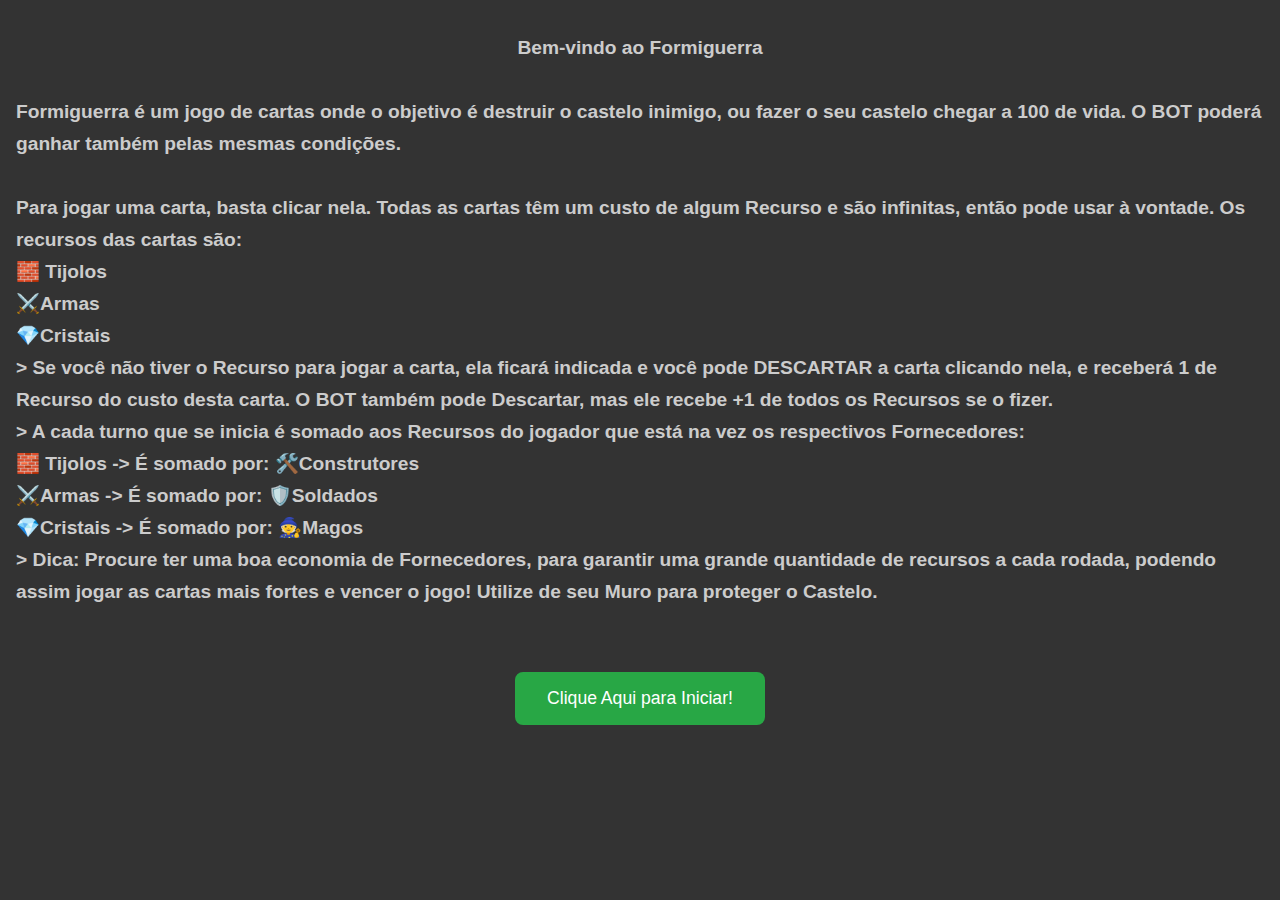
==== commit 604b8245: "0.2.3 - Correção Campos Tutorial e Campo Início, além de correção de Bugs e eventos de remove." ====
--- a/index.html
+++ b/index.html
@@ -10,10 +10,14 @@
 <body>
 
     <div class="campo__jogo inicio">
-      <h2>Bem-vindo ao Formiguerra <br><br>Formiguerra é um jogo de cartas onde o objetivo é destruir o castelo inimigo,
+      <h2 class="titulo-inicio">Bem-vindo ao Formiguerra</h2> 
+      <h2>Formiguerra é um jogo de cartas onde o objetivo é destruir o castelo inimigo,
         ou fazer o seu castelo chegar a 100 de vida. O BOT poderá ganhar também pelas mesmas condições. <br><br>
-        > Para jogar uma carta, basta clicar nela. Todas as cartas têm um custo de algum Recurso  e são infinitas, então
-        pode usar à vontade.<br>
+        Para jogar uma carta, basta clicar nela. Todas as cartas têm um custo de algum Recurso  e são infinitas, então
+        pode usar à vontade. Os recursos das cartas são: <br>
+        🧱 Tijolos<br>
+        ⚔️Armas<br>
+        💎Cristais<br>
         > Se você não tiver o Recurso para jogar a carta, ela ficará indicada e 
         você pode DESCARTAR a carta clicando nela, e receberá 1 de Recurso do custo desta carta.
         O BOT também pode Descartar, mas ele recebe +1 de todos os Recursos se o fizer.<br>
@@ -23,6 +27,7 @@
         💎Cristais -> É somado por: 🧙Magos<br>
         > Dica: Procure ter uma boa economia de Fornecedores, para garantir uma grande quantidade de recursos a cada rodada, 
         podendo assim jogar as cartas mais fortes e vencer o jogo! Utilize de seu Muro para proteger o Castelo. 
+        <br>
         <a href="/inicial.html" class="textoIniciar"><button class="button">Clique Aqui para Iniciar!</button></a>
       </h2>
     </div>
--- a/assets/style/style.css
+++ b/assets/style/style.css
@@ -1,3 +1,7 @@
+*{
+  box-sizing: border-box;  
+}
+
 body{
     font-family: Verdana, Geneva, Tahoma, sans-serif;
     background-color: #f4f4dc;
@@ -9,12 +13,13 @@
 
 .textoIniciar{
   display: flex;
-  text-align: center;
   justify-content: center;
-  width: auto;
-  color: #ccc;
+  align-items: center;
+  margin: 2rem auto; 
   text-decoration: none;
   font-size: xx-large;
+  width: fit-content;
+  color: #ccc;
 }
 
 .textoIniciar:hover{
@@ -150,11 +155,13 @@
 }
 
   .campo__jogo.inicio{
-    height: 100vh;
-    width: 100vw;
+    height: 100%;
+    min-height: 100vh;
+    width: 100%;
     line-height: 2rem;
     font-size: 0.8rem;
-    padding: 0;
+    padding: 1rem;
+    justify-content:left;
     background-color: #333;
   }
 
@@ -164,7 +171,7 @@
     width: 100vw;
     line-height: 2rem;
     font-size: 0.8rem;
-    padding: 0;
+    padding: 1rem;
     background-color: #333;
   }
 
@@ -234,6 +241,10 @@
 .titulo{
   align-self: center;
   padding: 1rem;
+}
+
+.titulo-inicio{
+  text-align: center;
 }
 
   .carta{
